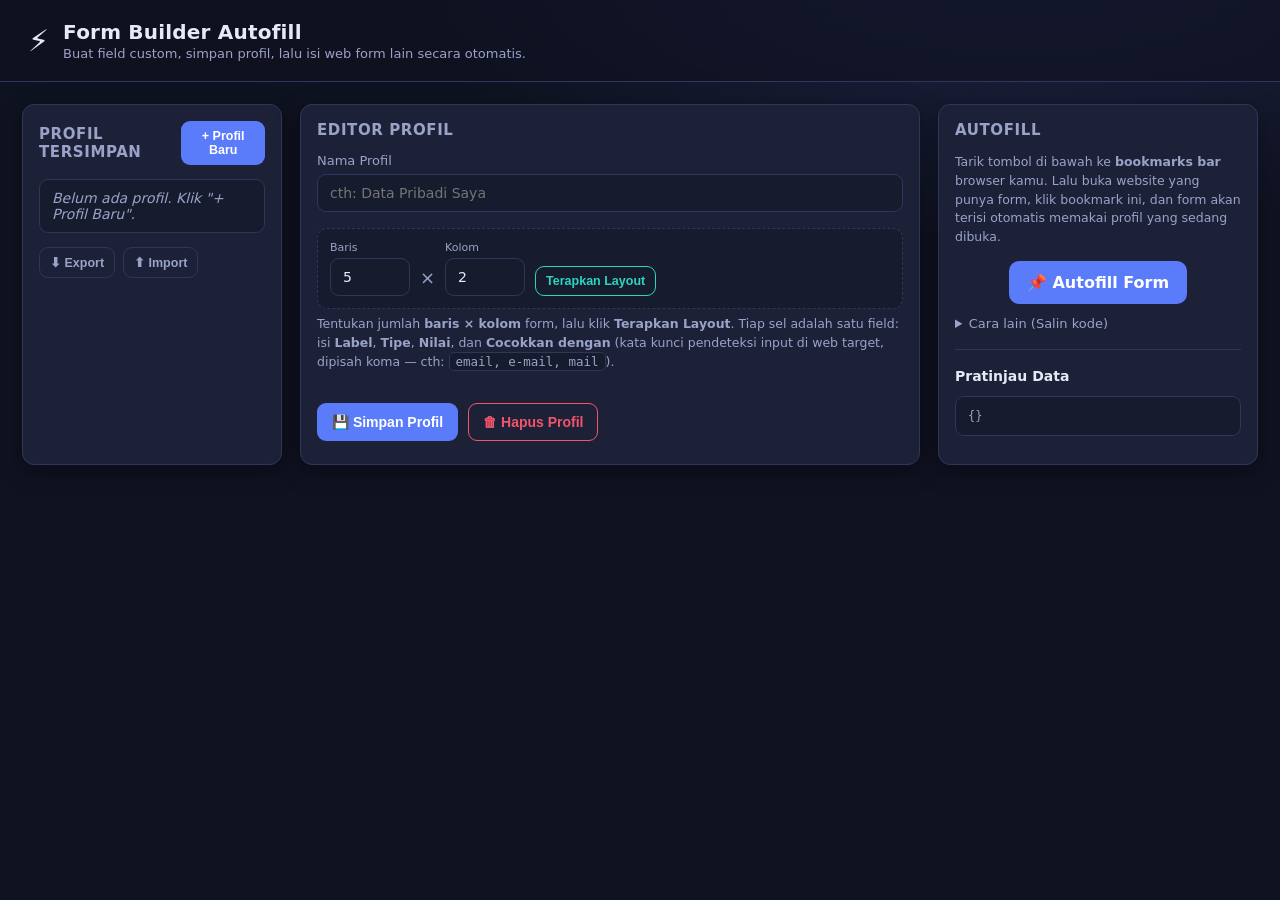
==== index.html @ 108eb49a "Add Form Builder Autofill web app - Customizable grid layout (rows x columns) - Dynamic custom field" ====
<!DOCTYPE html>
<html lang="id">
<head>
  <meta charset="UTF-8" />
  <meta name="viewport" content="width=device-width, initial-scale=1.0" />
  <title>Form Builder Autofill</title>
  <link rel="stylesheet" href="styles.css" />
</head>
<body>
  <header class="topbar">
    <div class="brand">
      <span class="logo">⚡</span>
      <div>
        <h1>Form Builder Autofill</h1>
        <p class="subtitle">Buat field custom, simpan profil, lalu isi web form lain secara otomatis.</p>
      </div>
    </div>
  </header>

  <main class="layout">
    <!-- ============ KIRI: Daftar Profil ============ -->
    <aside class="panel panel-profiles">
      <div class="panel-head">
        <h2>Profil Tersimpan</h2>
        <button id="btnNewProfile" class="btn btn-primary btn-sm" type="button">+ Profil Baru</button>
      </div>
      <ul id="profileList" class="profile-list"></ul>

      <div class="panel-foot">
        <button id="btnExport" class="btn btn-ghost btn-sm" type="button">⬇ Export</button>
        <button id="btnImport" class="btn btn-ghost btn-sm" type="button">⬆ Import</button>
        <input id="importFile" type="file" accept="application/json" hidden />
      </div>
    </aside>

    <!-- ============ TENGAH: Editor Profil ============ -->
    <section class="panel panel-editor">
      <div class="panel-head">
        <h2>Editor Profil</h2>
        <span id="editorStatus" class="status"></span>
      </div>

      <div class="field-row">
        <label for="profileName">Nama Profil</label>
        <input id="profileName" type="text" placeholder="cth: Data Pribadi Saya" />
      </div>

      <!-- ====== Pengaturan Layout Grid ====== -->
      <div class="layout-setup">
        <div class="dim">
          <label for="gridRows">Baris</label>
          <input id="gridRows" type="number" min="1" max="20" value="5" />
        </div>
        <span class="times">×</span>
        <div class="dim">
          <label for="gridCols">Kolom</label>
          <input id="gridCols" type="number" min="1" max="6" value="2" />
        </div>
        <button id="btnApplyLayout" class="btn btn-secondary btn-sm" type="button">Terapkan Layout</button>
        <span id="gridInfo" class="grid-info"></span>
      </div>

      <p class="hint">
        Tentukan jumlah <strong>baris × kolom</strong> form, lalu klik <strong>Terapkan Layout</strong>.
        Tiap sel adalah satu field: isi <strong>Label</strong>, <strong>Tipe</strong>, <strong>Nilai</strong>,
        dan <strong>Cocokkan dengan</strong> (kata kunci pendeteksi input di web target, dipisah koma —
        cth: <code>email, e-mail, mail</code>).
      </p>

      <div id="fieldsContainer" class="fields-container"></div>

      <div class="editor-actions">
        <button id="btnSaveProfile" class="btn btn-primary" type="button">💾 Simpan Profil</button>
        <button id="btnDeleteProfile" class="btn btn-danger" type="button">🗑 Hapus Profil</button>
      </div>
    </section>

    <!-- ============ KANAN: Autofill / Bookmarklet ============ -->
    <aside class="panel panel-output">
      <div class="panel-head">
        <h2>Autofill</h2>
      </div>

      <p class="hint">
        Tarik tombol di bawah ke <strong>bookmarks bar</strong> browser kamu.
        Lalu buka website yang punya form, klik bookmark ini, dan form akan terisi otomatis
        memakai profil yang sedang dibuka.
      </p>

      <div class="bookmarklet-box">
        <a id="bookmarkletLink" class="bookmarklet" href="#">📌 Autofill Form</a>
      </div>

      <details class="adv">
        <summary>Cara lain (Salin kode)</summary>
        <p class="hint">Salin kode di bawah, buat bookmark baru, dan tempel sebagai URL-nya.</p>
        <textarea id="bookmarkletCode" class="code" readonly rows="6"></textarea>
        <button id="btnCopyCode" class="btn btn-ghost btn-sm" type="button">Salin Kode</button>
      </details>

      <hr />

      <h3>Pratinjau Data</h3>
      <pre id="preview" class="preview">{}</pre>
    </aside>
  </main>

  <div id="toast" class="toast" hidden></div>

  <script src="app.js"></script>
</body>
</html>
---- styles.css ----
:root {
  --bg: #0f1220;
  --bg-2: #171b2e;
  --panel: #1c2138;
  --panel-2: #232a47;
  --border: #2e3759;
  --text: #e7eaf6;
  --muted: #9aa3c7;
  --primary: #5b7cfa;
  --primary-2: #4663e0;
  --secondary: #2dd4bf;
  --danger: #f1556c;
  --radius: 12px;
  --shadow: 0 6px 24px rgba(0, 0, 0, 0.35);
}

* { box-sizing: border-box; }

body {
  margin: 0;
  font-family: "Segoe UI", system-ui, -apple-system, Roboto, Arial, sans-serif;
  background: radial-gradient(1200px 600px at 80% -10%, #20274a 0%, var(--bg) 55%);
  color: var(--text);
  min-height: 100vh;
}

/* ---------- Topbar ---------- */
.topbar {
  padding: 20px 28px;
  border-bottom: 1px solid var(--border);
  background: rgba(15, 18, 32, 0.6);
  backdrop-filter: blur(6px);
}
.brand { display: flex; align-items: center; gap: 14px; }
.logo { font-size: 30px; }
.topbar h1 { margin: 0; font-size: 20px; letter-spacing: 0.2px; }
.subtitle { margin: 2px 0 0; color: var(--muted); font-size: 13px; }

/* ---------- Layout ---------- */
.layout {
  display: grid;
  grid-template-columns: 260px 1fr 320px;
  gap: 18px;
  padding: 22px;
  max-width: 1400px;
  margin: 0 auto;
}
@media (max-width: 980px) {
  .layout { grid-template-columns: 1fr; }
}

/* ---------- Panel ---------- */
.panel {
  background: var(--panel);
  border: 1px solid var(--border);
  border-radius: var(--radius);
  padding: 16px;
  box-shadow: var(--shadow);
}
.panel-head {
  display: flex;
  align-items: center;
  justify-content: space-between;
  margin-bottom: 14px;
}
.panel-head h2 { margin: 0; font-size: 15px; text-transform: uppercase; letter-spacing: 0.6px; color: var(--muted); }
.panel-foot { display: flex; gap: 8px; margin-top: 14px; }

/* ---------- Buttons ---------- */
.btn {
  border: 1px solid transparent;
  border-radius: 9px;
  padding: 10px 14px;
  font-size: 14px;
  font-weight: 600;
  cursor: pointer;
  color: #fff;
  background: var(--panel-2);
  transition: transform 0.05s ease, background 0.15s ease, border-color 0.15s ease;
}
.btn:hover { transform: translateY(-1px); }
.btn:active { transform: translateY(0); }
.btn-sm { padding: 7px 10px; font-size: 12.5px; }
.btn-primary { background: var(--primary); }
.btn-primary:hover { background: var(--primary-2); }
.btn-secondary { background: transparent; border-color: var(--secondary); color: var(--secondary); }
.btn-secondary:hover { background: rgba(45, 212, 191, 0.12); }
.btn-danger { background: transparent; border-color: var(--danger); color: var(--danger); }
.btn-danger:hover { background: rgba(241, 85, 108, 0.12); }
.btn-ghost { background: transparent; border-color: var(--border); color: var(--muted); }
.btn-ghost:hover { background: var(--panel-2); color: var(--text); }

/* ---------- Profile list ---------- */
.profile-list { list-style: none; margin: 0; padding: 0; display: flex; flex-direction: column; gap: 8px; }
.profile-list li {
  display: flex; align-items: center; justify-content: space-between;
  padding: 10px 12px;
  border: 1px solid var(--border);
  border-radius: 9px;
  cursor: pointer;
  background: var(--bg-2);
  font-size: 14px;
}
.profile-list li:hover { border-color: var(--primary); }
.profile-list li.active { border-color: var(--primary); background: rgba(91, 124, 250, 0.12); }
.profile-list .count { font-size: 11px; color: var(--muted); }
.empty { color: var(--muted); font-size: 13px; font-style: italic; }

/* ---------- Fields / inputs ---------- */
.field-row { display: flex; flex-direction: column; gap: 6px; margin-bottom: 16px; }
.field-row label { font-size: 13px; color: var(--muted); }
input, select, textarea {
  width: 100%;
  background: var(--bg-2);
  border: 1px solid var(--border);
  color: var(--text);
  border-radius: 9px;
  padding: 10px 12px;
  font-size: 14px;
  font-family: inherit;
}
input:focus, select:focus, textarea:focus { outline: none; border-color: var(--primary); }

.hint { color: var(--muted); font-size: 12.5px; line-height: 1.5; margin: 6px 0 14px; }
.hint code { background: var(--bg-2); padding: 1px 6px; border-radius: 5px; border: 1px solid var(--border); }

/* ---------- Layout setup (grid dimensions) ---------- */
.layout-setup {
  display: flex;
  align-items: flex-end;
  gap: 10px;
  flex-wrap: wrap;
  padding: 12px;
  border: 1px dashed var(--border);
  border-radius: 10px;
  background: var(--bg-2);
  margin-bottom: 6px;
}
.layout-setup .dim { display: flex; flex-direction: column; gap: 4px; width: 80px; }
.layout-setup .dim label { font-size: 11px; color: var(--muted); }
.layout-setup .times { font-size: 18px; color: var(--muted); padding-bottom: 8px; }
.grid-info { font-size: 12px; color: var(--secondary); padding-bottom: 8px; }

/* ---------- Fields grid ---------- */
.fields-container {
  display: grid;
  grid-template-columns: 1fr; /* di-set ulang oleh JS sesuai kolom */
  gap: 12px;
}
.field-card {
  position: relative;
  border: 1px solid var(--border);
  border-radius: 10px;
  padding: 12px 12px 12px;
  background: var(--bg-2);
  display: flex;
  flex-direction: column;
  gap: 8px;
}
.field-card .cell-no {
  position: absolute;
  top: -9px;
  left: 10px;
  background: var(--primary);
  color: #fff;
  font-size: 10px;
  font-weight: 700;
  padding: 1px 7px;
  border-radius: 20px;
}
.field-card .row-2 { display: flex; gap: 8px; }
.field-card .row-2 > div { flex: 1; }
.field-card .mini-label { font-size: 11px; color: var(--muted); display: block; margin-bottom: 4px; }
.field-card .remove {
  position: absolute;
  top: 8px; right: 8px;
  background: transparent; border: 1px solid var(--border); color: var(--muted);
  border-radius: 8px; width: 26px; height: 26px; cursor: pointer; font-size: 13px;
  padding: 0;
}
.field-card .remove:hover { border-color: var(--danger); color: var(--danger); background: rgba(241, 85, 108, 0.12); }

.editor-actions { display: flex; gap: 10px; margin-top: 18px; }

.status { font-size: 12px; color: var(--secondary); }

/* ---------- Output ---------- */
.bookmarklet-box { display: flex; justify-content: center; margin: 6px 0 12px; }
.bookmarklet {
  display: inline-block;
  background: var(--primary);
  color: #fff;
  text-decoration: none;
  padding: 12px 18px;
  border-radius: 10px;
  font-weight: 700;
  cursor: grab;
  user-select: none;
}
.bookmarklet:hover { background: var(--primary-2); }
.adv { margin-top: 8px; }
.adv summary { cursor: pointer; color: var(--muted); font-size: 13px; }
.code { font-family: "Consolas", monospace; font-size: 11px; margin-top: 8px; }
hr { border: none; border-top: 1px solid var(--border); margin: 18px 0; }
.panel-output h3 { font-size: 14px; margin: 0 0 8px; }
.preview {
  background: var(--bg-2);
  border: 1px solid var(--border);
  border-radius: 9px;
  padding: 12px;
  font-size: 12px;
  color: var(--muted);
  max-height: 240px;
  overflow: auto;
  white-space: pre-wrap;
  word-break: break-word;
}

/* ---------- Toast ---------- */
.toast {
  position: fixed;
  bottom: 24px;
  left: 50%;
  transform: translateX(-50%);
  background: var(--secondary);
  color: #06281f;
  padding: 12px 20px;
  border-radius: 10px;
  font-weight: 700;
  box-shadow: var(--shadow);
  z-index: 50;
}
.toast.error { background: var(--danger); color: #fff; }
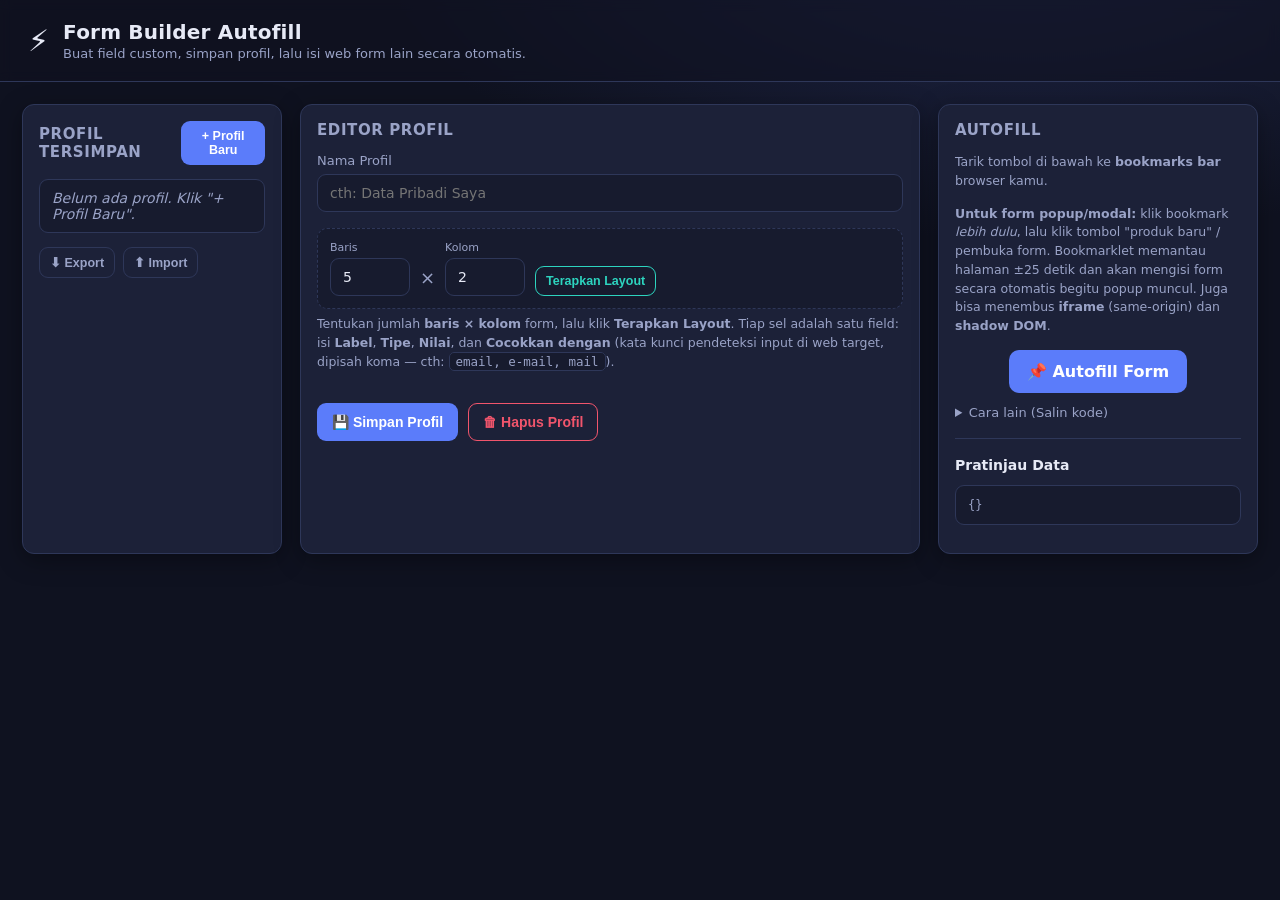
==== commit 4d0d7001: "Support popup/modal forms in autofill bookmarklet - Add watch mode: observe DOM for ~25s and fill fo" ====
--- a/index.html
+++ b/index.html
@@ -83,8 +83,12 @@
 
       <p class="hint">
         Tarik tombol di bawah ke <strong>bookmarks bar</strong> browser kamu.
-        Lalu buka website yang punya form, klik bookmark ini, dan form akan terisi otomatis
-        memakai profil yang sedang dibuka.
+      </p>
+      <p class="hint">
+        <strong>Untuk form popup/modal:</strong> klik bookmark <em>lebih dulu</em>, lalu klik tombol
+        "produk baru" / pembuka form. Bookmarklet memantau halaman ±25 detik dan akan mengisi form
+        secara otomatis begitu popup muncul. Juga bisa menembus <strong>iframe</strong> (same-origin)
+        dan <strong>shadow DOM</strong>.
       </p>
 
       <div class="bookmarklet-box">
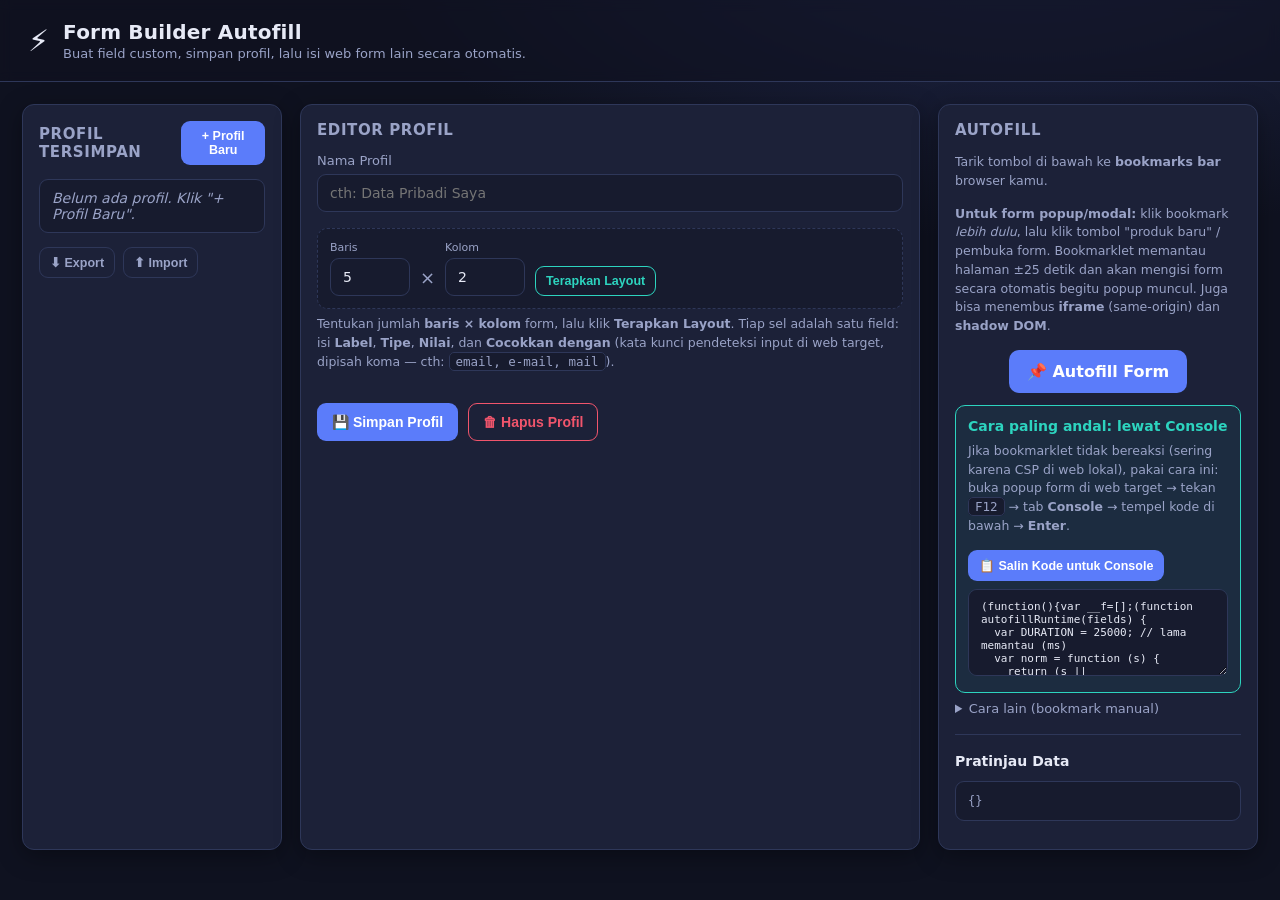
==== commit b138eabe: "Add DevTools Console fallback for autofill - Generate console-ready code (without javascript: prefix" ====
--- a/index.html
+++ b/index.html
@@ -95,8 +95,19 @@
         <a id="bookmarkletLink" class="bookmarklet" href="#">📌 Autofill Form</a>
       </div>
 
+      <div class="console-box">
+        <h3>Cara paling andal: lewat Console</h3>
+        <p class="hint">
+          Jika bookmarklet tidak bereaksi (sering karena CSP di web lokal), pakai cara ini:
+          buka popup form di web target → tekan <code>F12</code> → tab <strong>Console</strong> →
+          tempel kode di bawah → <strong>Enter</strong>.
+        </p>
+        <button id="btnCopyConsole" class="btn btn-primary btn-sm" type="button">📋 Salin Kode untuk Console</button>
+        <textarea id="consoleCode" class="code" readonly rows="5"></textarea>
+      </div>
+
       <details class="adv">
-        <summary>Cara lain (Salin kode)</summary>
+        <summary>Cara lain (bookmark manual)</summary>
         <p class="hint">Salin kode di bawah, buat bookmark baru, dan tempel sebagai URL-nya.</p>
         <textarea id="bookmarkletCode" class="code" readonly rows="6"></textarea>
         <button id="btnCopyCode" class="btn btn-ghost btn-sm" type="button">Salin Kode</button>
--- a/styles.css
+++ b/styles.css
@@ -199,6 +199,15 @@
 }
 .bookmarklet:hover { background: var(--primary-2); }
 .adv { margin-top: 8px; }
+.console-box {
+  margin: 8px 0 4px;
+  padding: 12px;
+  border: 1px solid var(--secondary);
+  border-radius: 10px;
+  background: rgba(45, 212, 191, 0.06);
+}
+.console-box h3 { color: var(--secondary); margin: 0 0 6px; }
+.console-box textarea { margin-top: 8px; }
 .adv summary { cursor: pointer; color: var(--muted); font-size: 13px; }
 .code { font-family: "Consolas", monospace; font-size: 11px; margin-top: 8px; }
 hr { border: none; border-top: 1px solid var(--border); margin: 18px 0; }
